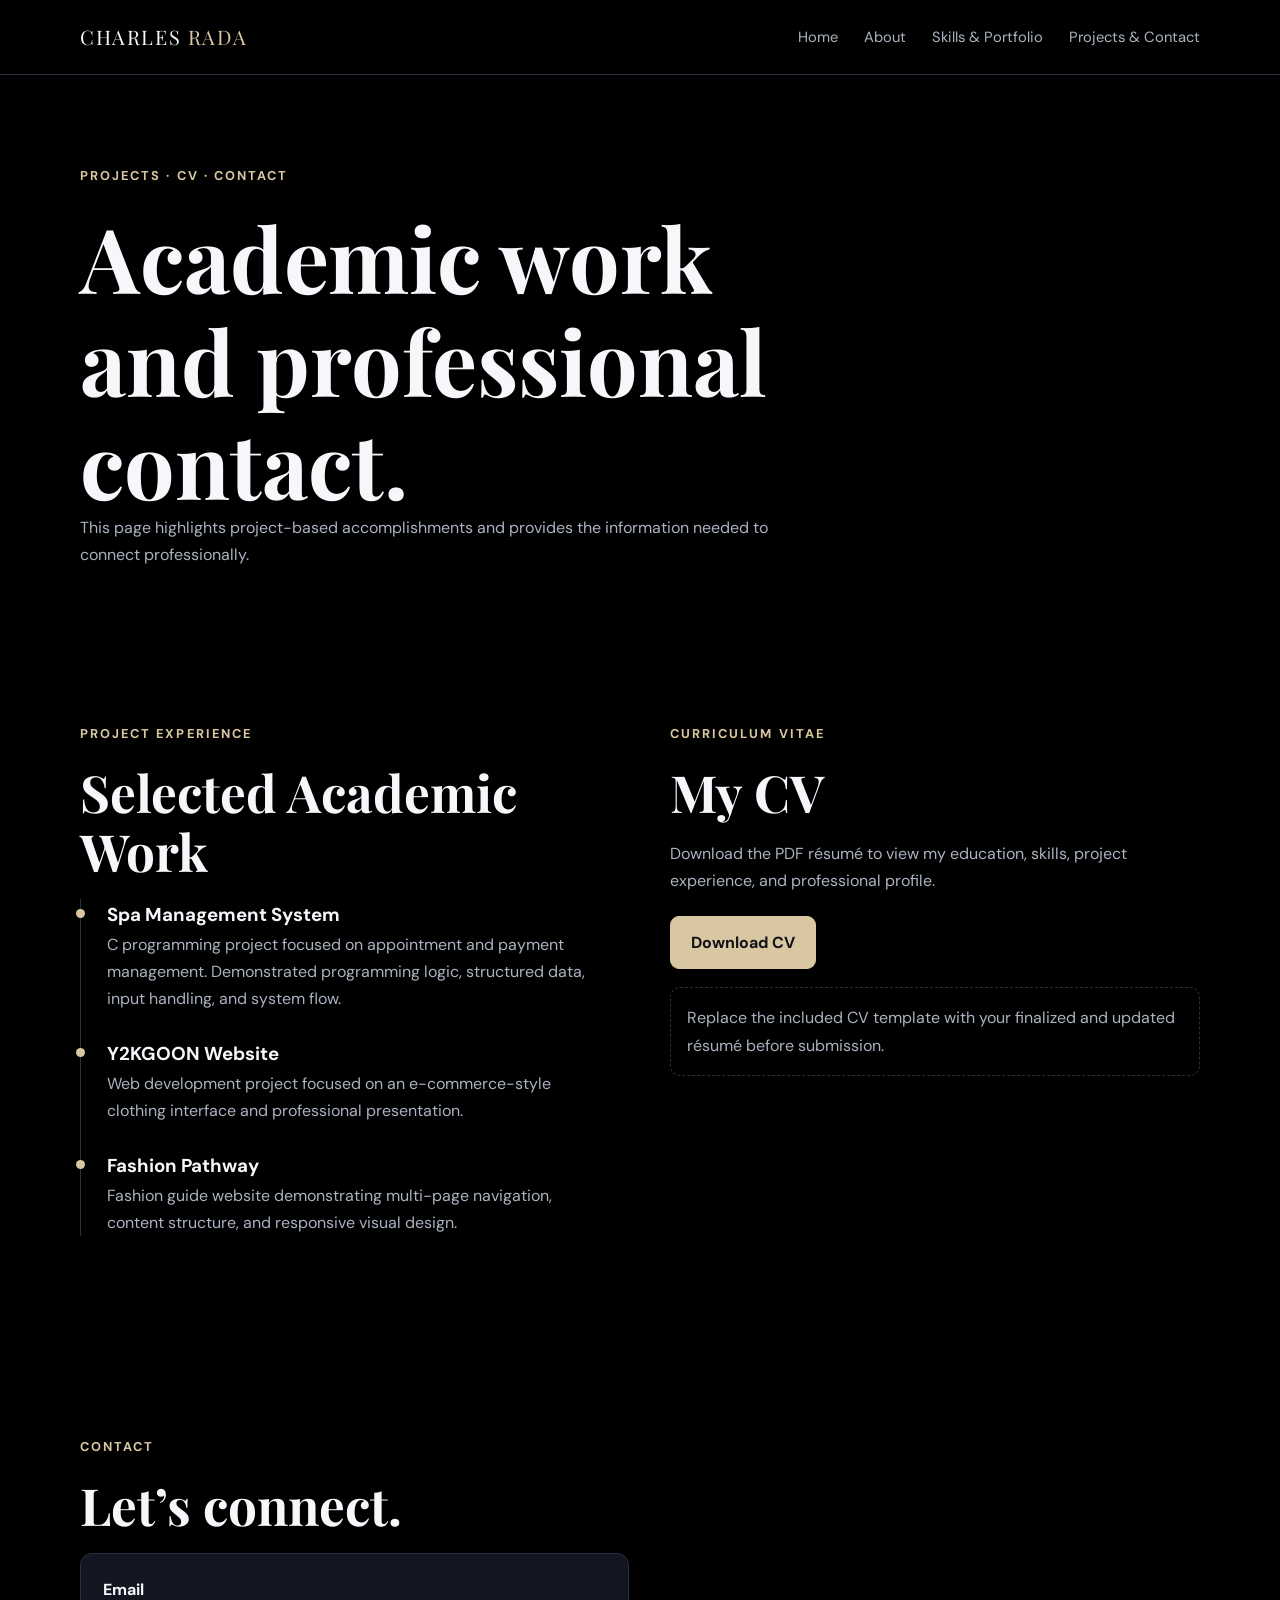
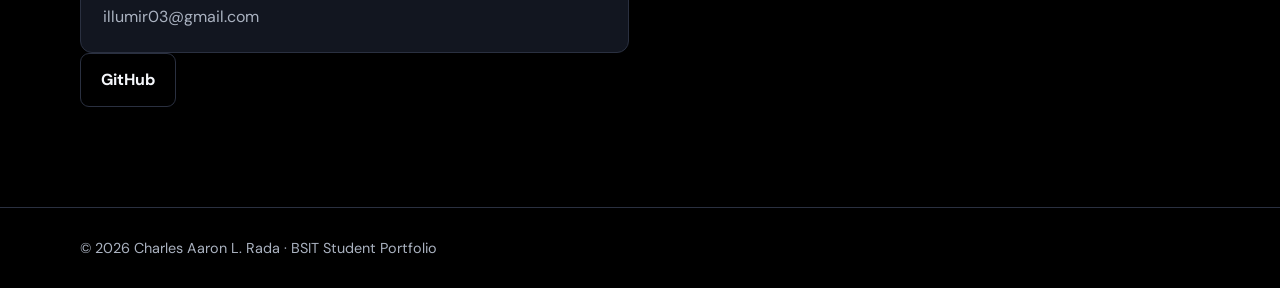
==== activities.html @ c9bd0f11 "first launch" ====
<!doctype html><html lang="en"><head><meta charset="utf-8"><meta name="viewport" content="width=device-width,initial-scale=1"><title>Projects & Contact | Charles Aaron L. Rada</title><link rel="stylesheet" href="css/style.css"></head><body>
<header>
  <div class="container nav">
    <a class="logo" href="index.html">CHARLES <span>RADA</span></a>
    <button class="menu" aria-label="Open navigation" aria-expanded="false">☰</button>
    <ul class="nav-links">
      <li><a href="index.html">Home</a></li>
      <li><a href="about.html">About</a></li>
      <li><a href="portfolio.html">Skills & Portfolio</a></li>
      <li><a href="activities.html">Projects & Contact</a></li>
    </ul>
  </div>
</header>

<main><section class="page-hero"><div class="container"><div class="eyebrow">Projects · CV · Contact</div><h1>Academic work and professional contact.</h1><p>This page highlights project-based accomplishments and provides the information needed to connect professionally.</p></div></section>
<section class="section"><div class="container grid-2"><div><div class="eyebrow">Project Experience</div><h2>Selected Academic Work</h2><div class="timeline">
<div class="timeline-item"><h3>Spa Management System</h3><p class="muted">C programming project focused on appointment and payment management. Demonstrated programming logic, structured data, input handling, and system flow.</p></div>
<div class="timeline-item"><h3>Y2KGOON Website</h3><p class="muted">Web development project focused on an e-commerce-style clothing interface and professional presentation.</p></div>
<div class="timeline-item"><h3>Fashion Pathway</h3><p class="muted">Fashion guide website demonstrating multi-page navigation, content structure, and responsive visual design.</p></div>
</div></div>
<div><div class="eyebrow">Curriculum Vitae</div><h2>My CV</h2><p class="muted">Download the PDF résumé to view my education, skills, project experience, and professional profile.</p><div class="buttons" style="margin-top:22px"><a class="btn primary" href="documents/CV.pdf" download>Download CV</a></div><div class="cv-note">Replace the included CV template with your finalized and updated résumé before submission.</div></div></div></section>
<section class="section alt"><div class="container"><div class="eyebrow">Contact</div><h2>Let’s connect.</h2><div class="contact-box">
<div class="contact-item"><strong>Email</strong><p class="muted">illumir03@gmail.com</p></div>
</div><a
    class="btn secondary"
    href="https://github.com/illumir03/CharlesRada"
    target="_blank"
    rel="noopener noreferrer">
    GitHub
</a>
</div></div></section></main>
<footer><div class="container">© 2026 Charles Aaron L. Rada · BSIT Student Portfolio</div></footer>
<script src="js/script.js"></script></body></html>
---- css/style.css ----
@import url('https://fonts.googleapis.com/css2?family=DM+Sans:wght@400;500;600;700&family=Playfair+Display:wght@600;700&display=swap');

:root{
  --bg:#000000; --panel:#121620; --panel2:#171b24; --text:#f5f7fb;
  --muted:#aab2c0; --line:#2a3040; --accent:#d9c7a2; --max:1120px;
}
*{box-sizing:border-box;margin:0;padding:0}
html{scroll-behavior:smooth}
body{font-family:"DM Sans",sans-serif;background:var(--bg);color:var(--text);line-height:1.7}
a{color:inherit;text-decoration:none}
img{max-width:100%;display:block}
.container{width:min(92%,var(--max));margin:auto}
header{position:sticky;top:0;z-index:50;background:rgba(0,0,0,.92);backdrop-filter:blur(12px);border-bottom:1px solid var(--line)}
.nav{min-height:74px;display:flex;align-items:center;justify-content:space-between;gap:30px}
.logo{font-family:"Playfair Display",serif;font-size:1.25rem;letter-spacing:.08em}
.logo span{color:var(--accent)}
.nav-links{display:flex;gap:26px;list-style:none}
.nav-links a{font-size:.92rem;color:var(--muted);transition:.2s}
.nav-links a:hover,.nav-links a.active{color:var(--text)}
.menu{display:none;border:1px solid var(--line);background:none;color:var(--text);padding:8px 11px;border-radius:8px}
.hero{min-height:calc(100vh - 74px);display:grid;grid-template-columns:1.15fr .85fr;align-items:center;gap:70px;padding:80px 0}
.eyebrow{color:var(--accent);font-size:.8rem;font-weight:700;letter-spacing:.16em;text-transform:uppercase;margin-bottom:18px}
h1,h2{font-family:"Playfair Display",serif;line-height:1.15}
h1{font-size:clamp(3rem,7vw,5.8rem);max-width:800px}
h2{font-size:clamp(2rem,4vw,3.2rem);margin-bottom:18px}
.lead{font-size:1.1rem;color:var(--muted);max-width:650px;margin:24px 0 30px}
.buttons{display:flex;gap:12px;flex-wrap:wrap}
.btn{display:inline-flex;align-items:center;justify-content:center;padding:12px 20px;border-radius:9px;border:1px solid var(--accent);font-weight:700}
.btn.primary{background:var(--accent);color:#101217}
.btn.secondary{border-color:var(--line);color:var(--text)}
.profile-card{background:linear-gradient(145deg,var(--panel2),var(--panel));border:1px solid var(--line);border-radius:22px;padding:14px}
.profile-placeholder{aspect-ratio:4/5;border-radius:15px;background:linear-gradient(145deg,#222938,#11151d);display:grid;place-items:center;text-align:center;padding:30px;color:var(--muted)}
.profile-photo{width:100%;height:100%;object-fit:cover;border-radius:15px}
.profile-placeholder strong{display:block;color:var(--text);font-family:"Playfair Display",serif;font-size:2rem}
.section{padding:100px 0}
.section.alt{background:#000000}
.grid-2{display:grid;grid-template-columns:1fr 1fr;gap:60px}
.cards{display:grid;grid-template-columns:repeat(2,1fr);gap:22px}
.card{background:var(--panel);border:1px solid var(--line);border-radius:16px;padding:28px}
.card h3{font-size:1.2rem;margin-bottom:10px}
.card p,.muted{color:var(--muted)}
.project{overflow:hidden;padding:0}
.project img{width:100%;aspect-ratio:16/9;object-fit:cover;border-bottom:1px solid var(--line)}
.project-body{padding:24px}
.tags{display:flex;gap:8px;flex-wrap:wrap;margin:16px 0}
.tag{font-size:.78rem;border:1px solid var(--line);border-radius:999px;padding:4px 10px;color:var(--muted)}
.skills{display:grid;grid-template-columns:repeat(3,1fr);gap:16px}
.skill{padding:22px;border-left:2px solid var(--accent);background:var(--panel)}
.skill h3{margin-bottom:6px}
.timeline{border-left:1px solid var(--line);padding-left:26px;display:grid;gap:26px}
.timeline-item{position:relative}
.timeline-item:before{content:"";position:absolute;width:9px;height:9px;border-radius:50%;background:var(--accent);left:-31px;top:10px}
.contact-box{display:grid;grid-template-columns:1fr 1fr;gap:22px}
.contact-item{padding:22px;background:var(--panel);border:1px solid var(--line);border-radius:12px}
footer{border-top:1px solid var(--line);padding:28px 0;color:var(--muted);font-size:.9rem}
.page-hero{padding:90px 0 55px;background:#000000}
.page-hero p{max-width:700px;color:var(--muted)}
.cv-note{margin-top:18px;padding:16px;border:1px dashed var(--line);border-radius:10px;color:var(--muted)}
@media(max-width:800px){
  .nav{min-height:66px}.menu{display:block}.nav-links{display:none;position:absolute;left:0;right:0;top:66px;background:var(--bg);padding:18px 4%;border-bottom:1px solid var(--line);flex-direction:column;gap:14px}.nav-links.open{display:flex}
  .hero,.grid-2,.contact-box{grid-template-columns:1fr}.hero{padding:55px 0;gap:35px}.cards{grid-template-columns:1fr}.skills{grid-template-columns:1fr}
  .section{padding:70px 0}h1{font-size:3.2rem}
}
@media(max-width:480px){.container{width:90%}h1{font-size:2.65rem}.lead{font-size:1rem}.buttons .btn{width:100%}}
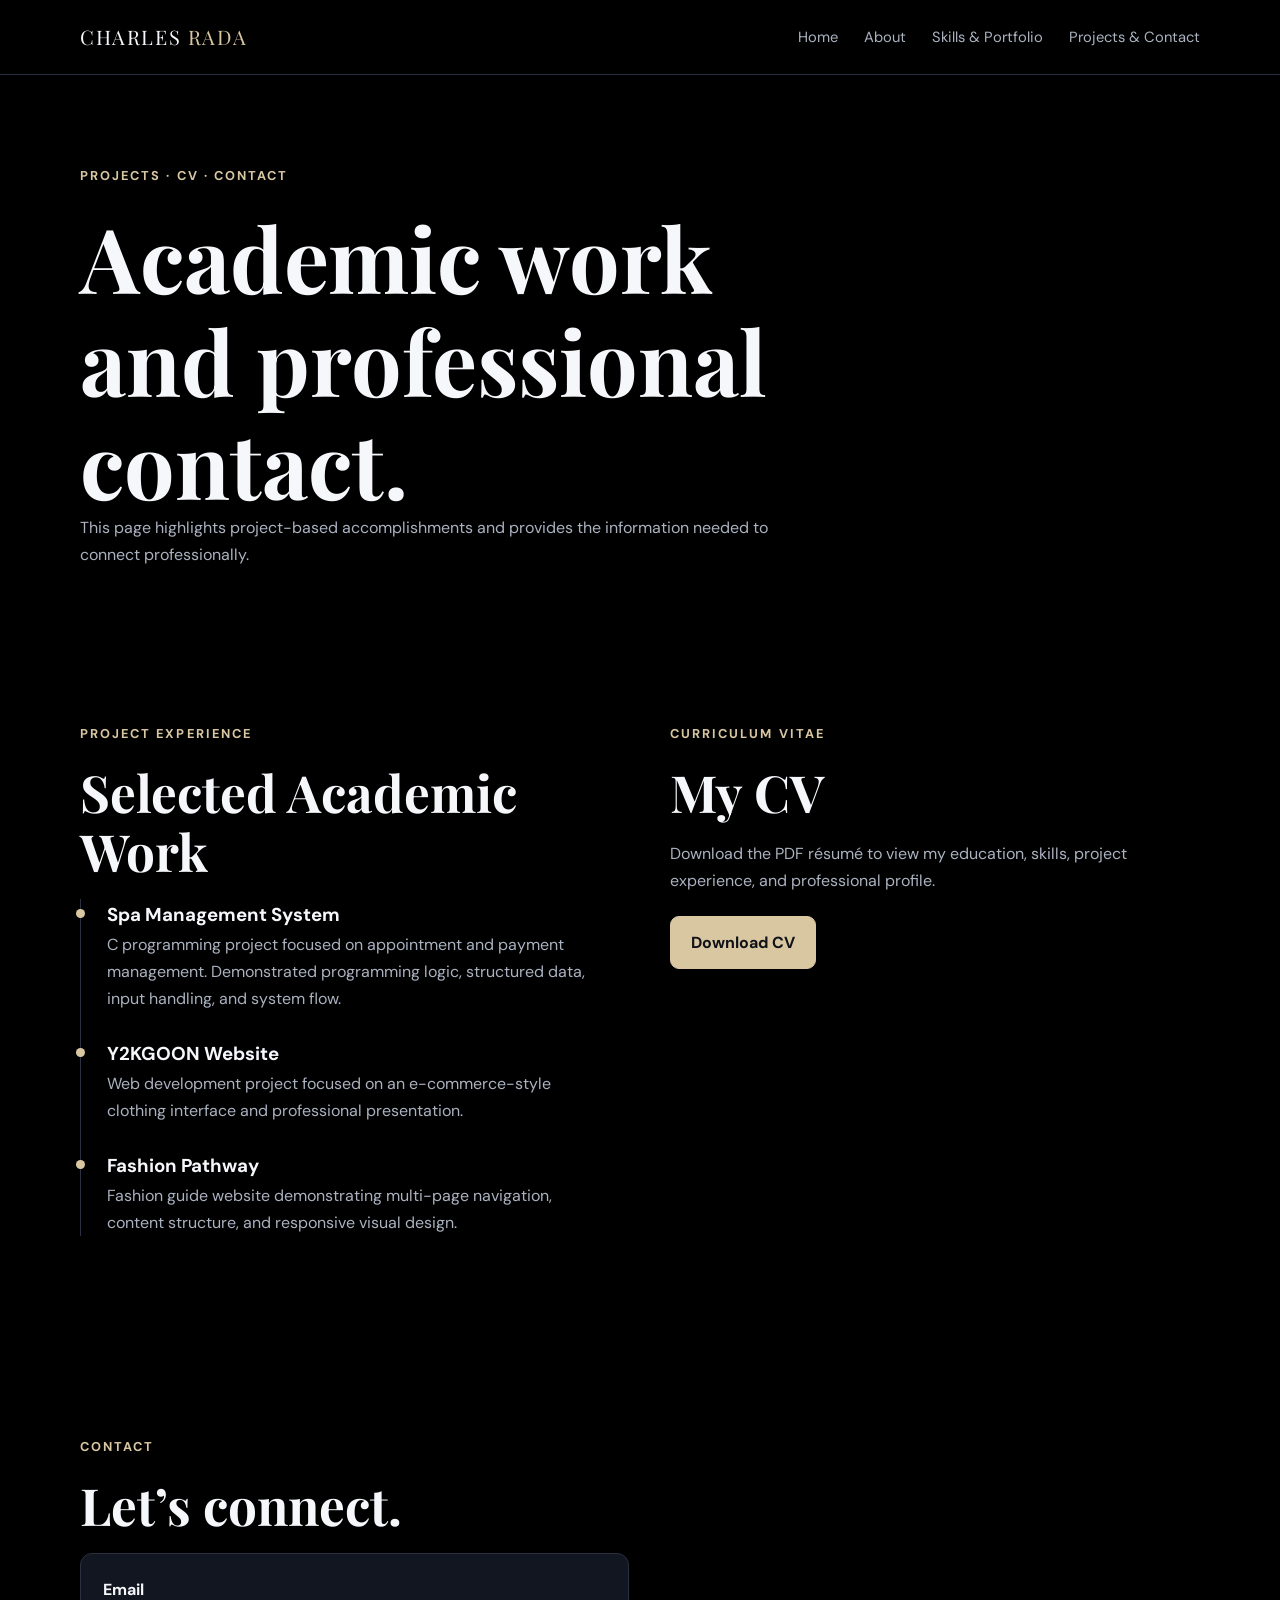
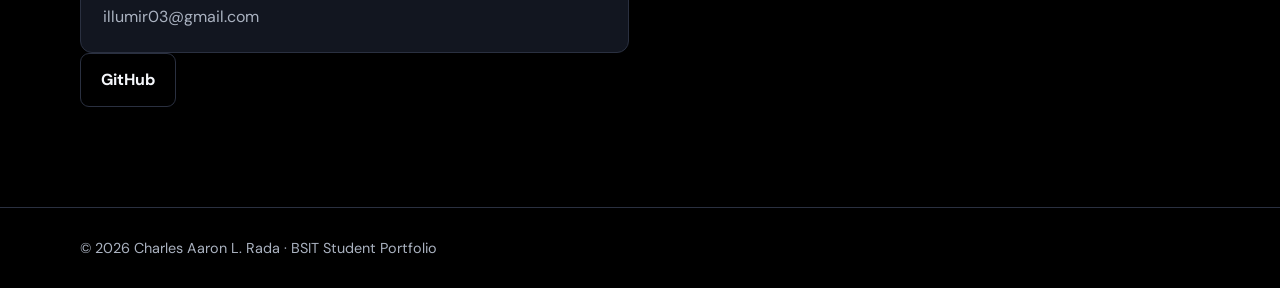
==== commit 517cbd22: "Fix broken sudmofule" ====
--- a/activities.html
+++ b/activities.html
@@ -18,12 +18,12 @@
 <div class="timeline-item"><h3>Y2KGOON Website</h3><p class="muted">Web development project focused on an e-commerce-style clothing interface and professional presentation.</p></div>
 <div class="timeline-item"><h3>Fashion Pathway</h3><p class="muted">Fashion guide website demonstrating multi-page navigation, content structure, and responsive visual design.</p></div>
 </div></div>
-<div><div class="eyebrow">Curriculum Vitae</div><h2>My CV</h2><p class="muted">Download the PDF résumé to view my education, skills, project experience, and professional profile.</p><div class="buttons" style="margin-top:22px"><a class="btn primary" href="documents/CV.pdf" download>Download CV</a></div><div class="cv-note">Replace the included CV template with your finalized and updated résumé before submission.</div></div></div></section>
+<div><div class="eyebrow">Curriculum Vitae</div><h2>My CV</h2><p class="muted">Download the PDF résumé to view my education, skills, project experience, and professional profile.</p><div class="buttons" style="margin-top:22px"><a class="btn primary" href="documents/CV.pdf" download>Download CV</a></div></div></div></section>
 <section class="section alt"><div class="container"><div class="eyebrow">Contact</div><h2>Let’s connect.</h2><div class="contact-box">
 <div class="contact-item"><strong>Email</strong><p class="muted">illumir03@gmail.com</p></div>
 </div><a
     class="btn secondary"
-    href="https://github.com/illumir03/CharlesRada"
+    href="https://github.com/illumir03/CharlesRada-Portfolio"
     target="_blank"
     rel="noopener noreferrer">
     GitHub
